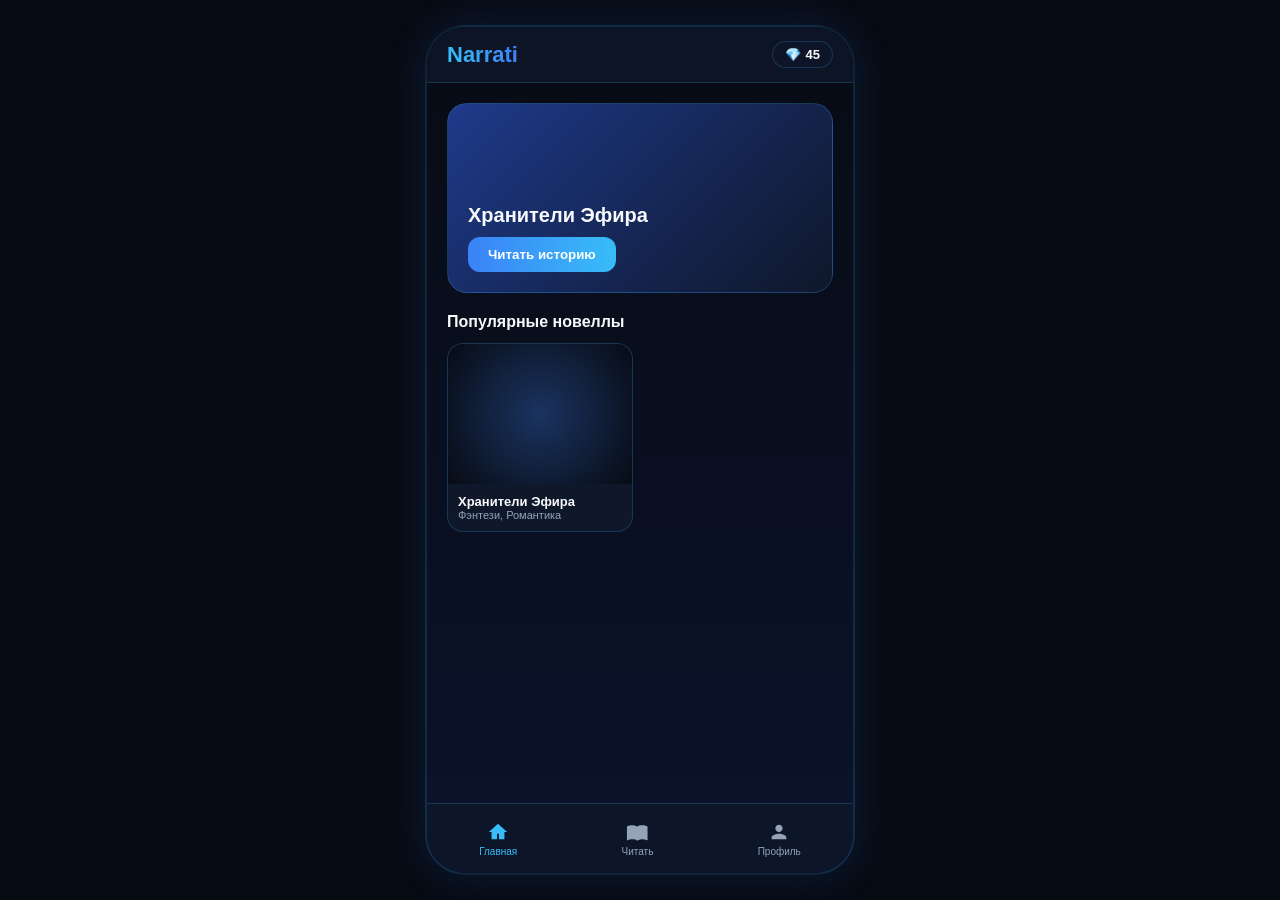
==== index.html @ beb42977 "Update index.html" ====
<!DOCTYPE html>
<html lang="ru">
<head>
    <meta charset="UTF-8">
    <meta name="viewport" content="width=device-width, initial-scale=1.0, maximum-scale=1.0, user-scalable=no">
    <title>Narrati — Визуальные новеллы</title>
    <style>
        :root {
            --bg-deep: #070B14;
            --bg-card: #0F172A;
            --bg-glass: rgba(15, 23, 42, 0.85);
            --primary: #3B82F6;
            --accent-cyan: #38BDF8;
            --text-main: #F8FAFC;
            --text-muted: #94A3B8;
            --border-color: rgba(56, 189, 248, 0.2);
            --diamond-color: #EC4899;
        }

        * {
            box-sizing: border-box;
            margin: 0;
            padding: 0;
            font-family: -apple-system, BlinkMacSystemFont, "Segoe UI", Roboto, Helvetica, Arial, sans-serif;
            -webkit-tap-highlight-color: transparent;
        }

        body {
            background-color: var(--bg-deep);
            color: var(--text-main);
            display: flex;
            justify-content: center;
            align-items: center;
            min-height: 100vh;
            overflow: hidden;
        }

        /* Контейнер приложения */
        .app-container {
            width: 100%;
            max-width: 430px;
            height: 100vh;
            max-height: 932px;
            background: linear-gradient(180deg, #070B14 0%, #0B132B 100%);
            display: flex;
            flex-direction: column;
            position: relative;
            box-shadow: 0 0 40px rgba(59, 130, 246, 0.15);
            overflow: hidden;
        }

        @media (min-width: 431px) {
            .app-container {
                border-radius: 40px;
                border: 2px solid rgba(56, 189, 248, 0.15);
                height: 850px;
            }
        }

        /* Шапка */
        header {
            display: flex;
            justify-content: space-between;
            align-items: center;
            padding: 14px 20px;
            background: var(--bg-glass);
            backdrop-filter: blur(12px);
            border-bottom: 1px solid var(--border-color);
            z-index: 20;
        }

        .logo {
            font-size: 22px;
            font-weight: 800;
            background: linear-gradient(90deg, var(--accent-cyan), var(--primary));
            -webkit-background-clip: text;
            -webkit-text-fill-color: transparent;
            cursor: pointer;
        }

        .user-stats {
            display: flex;
            gap: 10px;
        }

        .stat-badge {
            display: flex;
            align-items: center;
            gap: 5px;
            background: rgba(15, 23, 42, 0.9);
            border: 1px solid var(--border-color);
            padding: 5px 12px;
            border-radius: 20px;
            font-size: 13px;
            font-weight: 600;
        }

        /* Страницы (переключение) */
        .page {
            display: none;
            flex: 1;
            flex-direction: column;
            overflow-y: auto;
            position: relative;
        }

        .page.active {
            display: flex;
        }

        .page::-webkit-scrollbar { display: none; }

        /* --- ЭКРАН 1: КАТАЛОГ --- */
        .catalog-content {
            padding: 20px;
            padding-bottom: 90px;
        }

        .hero-banner {
            height: 190px;
            border-radius: 20px;
            background: linear-gradient(135deg, #1E3A8A 0%, #0F172A 100%);
            border: 1px solid var(--border-color);
            display: flex;
            flex-direction: column;
            justify-content: flex-end;
            padding: 20px;
            margin-bottom: 20px;
        }

        .hero-title { font-size: 20px; font-weight: 700; margin-bottom: 10px; }
        
        .play-btn {
            background: linear-gradient(90deg, var(--primary), var(--accent-cyan));
            color: white; border: none; padding: 10px 20px;
            border-radius: 12px; font-weight: 700; cursor: pointer;
            width: fit-content;
        }

        .stories-grid {
            display: grid; grid-template-columns: repeat(2, 1fr); gap: 14px;
        }

        .story-card {
            background: var(--bg-card); border-radius: 16px;
            overflow: hidden; border: 1px solid var(--border-color);
            cursor: pointer;
        }

        .story-poster {
            height: 140px;
            background: radial-gradient(circle, #3b82f644, #070b14);
        }

        .story-info { padding: 10px; }
        .story-name { font-size: 13px; font-weight: 700; }

        /* --- ЭКРАН 2: ЧТЕНИЕ НОВЕЛЛЫ --- */
        #page-reader {
            background: #000;
            overflow: hidden;
        }

        .game-scene {
            flex: 1;
            position: relative;
            background: linear-gradient(180deg, #1E1B4B 0%, #070B14 100%);
            display: flex;
            justify-content: center;
            align-items: flex-end;
            overflow: hidden;
        }

        /* Спрайт персонажа */
        .character-sprite {
            height: 75%;
            max-height: 480px;
            transition: all 0.3s ease;
            filter: drop-shadow(0 0 20px rgba(56, 189, 248, 0.2));
        }

        /* Диалоговый блок */
        .dialogue-box {
            position: absolute;
            bottom: 20px;
            left: 15px;
            right: 15px;
            background: rgba(15, 23, 42, 0.92);
            backdrop-filter: blur(16px);
            border: 1px solid var(--border-color);
            border-radius: 20px;
            padding: 16px;
            box-shadow: 0 10px 30px rgba(0, 0, 0, 0.5);
            z-index: 10;
        }

        .speaker-name {
            font-size: 14px;
            font-weight: 700;
            color: var(--accent-cyan);
            margin-bottom: 6px;
            text-transform: uppercase;
            letter-spacing: 0.5px;
        }

        .dialogue-text {
            font-size: 14px;
            line-height: 1.4;
            color: var(--text-main);
            min-height: 42px;
        }

        .tap-hint {
            text-align: right;
            font-size: 10px;
            color: var(--text-muted);
            margin-top: 6px;
        }

        /* Окно выборов */
        .choices-overlay {
            position: absolute;
            top: 0; left: 0; right: 0; bottom: 0;
            background: rgba(7, 11, 20, 0.7);
            backdrop-filter: blur(6px);
            display: none;
            flex-direction: column;
            justify-content: center;
            padding: 25px;
            gap: 12px;
            z-index: 20;
        }

        .choices-overlay.active { display: flex; }

        .choice-btn {
            background: var(--bg-card);
            border: 1px solid var(--border-color);
            color: var(--text-main);
            padding: 14px 18px;
            border-radius: 16px;
            font-size: 14px;
            font-weight: 600;
            cursor: pointer;
            display: flex;
            justify-content: space-between;
            align-items: center;
            transition: all 0.2s;
        }

        .choice-btn.premium {
            border-color: var(--diamond-color);
            background: linear-gradient(90deg, rgba(236, 72, 153, 0.15), var(--bg-card));
        }

        .choice-btn:active { transform: scale(0.98); }

        /* --- ЭКРАН 3: ПРОФИЛЬ И ГАРДЕРОБ --- */
        .profile-container { padding: 20px; padding-bottom: 90px; }

        .auth-card {
            background: var(--bg-card);
            border: 1px solid var(--border-color);
            border-radius: 20px;
            padding: 20px;
            text-align: center;
            margin-bottom: 20px;
        }

        .auth-btn {
            width: 100%;
            padding: 12px;
            border-radius: 12px;
            border: none;
            background: var(--primary);
            color: white;
            font-weight: 700;
            margin-top: 10px;
            cursor: pointer;
        }

        .wardrobe-section { margin-top: 20px; }
        .wardrobe-grid { display: grid; grid-template-columns: repeat(3, 1fr); gap: 10px; margin-top: 10px; }

        .wardrobe-item {
            background: var(--bg-card);
            border: 1px solid var(--border-color);
            border-radius: 14px;
            padding: 12px;
            text-align: center;
            font-size: 12px;
            cursor: pointer;
        }

        .wardrobe-item.equipped {
            border-color: var(--accent-cyan);
            background: rgba(56, 189, 248, 0.15);
        }

        /* Нижнее меню */
        .bottom-nav {
            position: absolute;
            bottom: 0; left: 0; right: 0;
            height: 70px;
            background: var(--bg-glass);
            backdrop-filter: blur(16px);
            border-top: 1px solid var(--border-color);
            display: flex;
            justify-content: space-around;
            align-items: center;
            z-index: 30;
        }

        .nav-item {
            display: flex; flex-direction: column; align-items: center; gap: 3px;
            color: var(--text-muted); font-size: 10px; background: none; border: none; cursor: pointer;
        }

        .nav-item.active { color: var(--accent-cyan); }
        .nav-item svg { width: 22px; height: 22px; fill: currentColor; }
    </style>
</head>
<body>

    <div class="app-container">
        <!-- Шапка -->
        <header>
            <div class="logo" onclick="showPage('catalog')">Narrati</div>
            <div class="user-stats">
                <div class="stat-badge">
                    <span style="color: var(--diamond-color);">💎</span>
                    <span id="user-diamonds">45</span>
                </div>
            </div>
        </header>

        <!-- 1. КАТАЛОГ ИСТОРИЙ -->
        <div id="page-catalog" class="page active">
            <div class="catalog-content">
                <div class="hero-banner">
                    <div class="hero-title">Хранители Эфира</div>
                    <button class="play-btn" onclick="startStory()">Читать историю</button>
                </div>
                <div style="font-size: 16px; font-weight: 700; margin-bottom: 12px;">Популярные новеллы</div>
                <div class="stories-grid">
                    <div class="story-card" onclick="startStory()">
                        <div class="story-poster"></div>
                        <div class="story-info">
                            <div class="story-name">Хранители Эфира</div>
                            <div style="font-size: 11px; color: var(--text-muted);">Фэнтези, Романтика</div>
                        </div>
                    </div>
                </div>
            </div>
        </div>

        <!-- 2. ЭКРАН ЧТЕНИЯ -->
        <div id="page-reader" class="page">
            <div class="game-scene" id="scene-click-area" onclick="nextDialogue()">
                <!-- Спрайт героини/персонажа (SVG-заглушка) -->
                <svg class="character-sprite" id="char-sprite" viewBox="0 0 200 400" fill="none">
                    <path d="M100 80C122 80 140 62 140 40C140 18 122 0 100 0C78 0 60 18 60 40C60 62 78 80 100 80Z" fill="#38BDF8"/>
                    <path d="M40 400C40 220 70 120 100 120C130 120 160 220 160 400H40Z" fill="#1E3A8A" id="char-outfit"/>
                </svg>

                <div class="dialogue-box">
                    <div class="speaker-name" id="speaker-name">Ария</div>
                    <div class="dialogue-text" id="dialogue-text">...</div>
                    <div class="tap-hint">Нажмите для продолжения ➔</div>
                </div>
            </div>

            <!-- Экран выборов -->
            <div class="choices-overlay" id="choices-overlay"></div>
        </div>

        <!-- 3. ПРОФИЛЬ И ГАРДЕРОБ -->
        <div id="page-profile" class="page">
            <div class="profile-container">
                <div class="auth-card" id="auth-box">
                    <div style="font-weight: 700; font-size: 16px;" id="user-name-display">Гость Narrati</div>
                    <div style="font-size: 12px; color: var(--text-muted); margin-top: 4px;">Прогресс сохраняется локально</div>
                    <button class="auth-btn" id="auth-action-btn" onclick="toggleAuth()">Войти через Telegram</button>
                </div>

                <div class="wardrobe-section">
                    <div style="font-weight: 700; font-size: 16px;">Гардероб героини</div>
                    <div class="wardrobe-grid">
                        <div class="wardrobe-item equipped" id="outfit-1" onclick="changeOutfit('default', 'outfit-1')">
                            👗 Синее платье
                        </div>
                        <div class="wardrobe-item" id="outfit-2" onclick="changeOutfit('premium', 'outfit-2')">
                            ✨ Платье Эфира
                        </div>
                    </div>
                </div>
            </div>
        </div>

        <!-- Нижнее меню -->
        <nav class="bottom-nav">
            <button class="nav-item active" id="nav-catalog" onclick="showPage('catalog')">
                <svg viewBox="0 0 24 24"><path d="M12 3L2 12h3v8h6v-6h2v6h6v-8h3L12 3z"/></svg>
                <span>Главная</span>
            </button>
            <button class="nav-item" id="nav-reader" onclick="showPage('reader')">
                <svg viewBox="0 0 24 24"><path d="M21 5c-1.11-.35-2.33-.5-3.5-.5-1.95 0-4.05.4-5.5 1.5-1.45-1.1-3.55-1.5-5.5-1.5S2.45 4.9 1 6v14.65c0 .25.25.5.5.5.1 0 .15-.05.25-.05C3.2 20.4 5.3 20 7 20c1.95 0 4.05.4 5.5 1.5 1.35-.85 3.8-1.5 5.5-1.5 1.65 0 3.35.3 4.75 1.05.1.05.15.05.25.05.25 0 .5-.25.5-.5V6c-.6-.45-1.85-.75-3-1z"/></svg>
                <span>Читать</span>
            </button>
            <button class="nav-item" id="nav-profile" onclick="showPage('profile')">
                <svg viewBox="0 0 24 24"><path d="M12 12c2.21 0 4-1.79 4-4s-1.79-4-4-4-4 1.79-4 4 1.79 4 4 4zm0 2c-2.67 0-8 1.34-8 4v2h16v-2c0-2.66-5.33-4-8-4z"/></svg>
                <span>Профиль</span>
            </button>
        </nav>
    </div>

    <script>
        // --- СОСТОЯНИЕ ИГРЫ (LOCAL STORAGE) ---
        let state = {
            diamonds: parseInt(localStorage.getItem('narrati_diamonds')) || 45,
            isAuth: localStorage.getItem('narrati_auth') === 'true',
            userName: localStorage.getItem('narrati_user') || 'Гость Narrati',
            currentOutfit: localStorage.getItem('narrati_outfit') || 'default',
            dialogueStep: 0
        };

        // Сценарий 1 главы
        const script = [
            { speaker: 'Ария', text: 'Ночной воздух Академии всегда казался мне особенным...', outfitColor: '#1E3A8A' },
            { speaker: 'Эйден', text: 'Опять не спишь? Скоро зажгутся эфирные кристаллы.', outfitColor: '#1E3A8A' },
            { 
                choices: [
                    { text: 'Ответить с улыбкой (Бесплатно)', nextStep: 3, cost: 0 },
                    { text: 'Прижаться к нему (💎 10)', nextStep: 4, cost: 10, premium: true }
                ]
            },
            { speaker: 'Ария', text: 'Просто наслаждаюсь тишиной.', nextStep: 5 },
            { speaker: 'Ария', text: 'Я оперлась о его плечо. В его глазах блеснули искры эфира...', nextStep: 5 },
            { speaker: 'Эйден', text: 'Пойдем, история только начинается!' }
        ];

        // Инициализация
        document.addEventListener('DOMContentLoaded', () => {
            updateUI();
        });

        function updateUI() {
            document.getElementById('user-diamonds').innerText = state.diamonds;
            document.getElementById('user-name-display').innerText = state.userName;
            document.getElementById('auth-action-btn').innerText = state.isAuth ? 'Выйти из аккаунта' : 'Войти через Telegram';
            saveState();
        }

        function saveState() {
            localStorage.setItem('narrati_diamonds', state.diamonds);
            localStorage.setItem('narrati_auth', state.isAuth);
            localStorage.setItem('narrati_user', state.userName);
            localStorage.setItem('narrati_outfit', state.currentOutfit);
        }

        // Переключение страниц
        function showPage(pageName) {
            document.querySelectorAll('.page').forEach(p => p.classList.remove('active'));
            document.querySelectorAll('.nav-item').forEach(n => n.classList.remove('active'));
            
            document.getElementById(`page-${pageName}`).classList.add('active');
            document.getElementById(`nav-${pageName}`).classList.add('active');
        }

        // Запуск новеллы
        function startStory() {
            showPage('reader');
            state.dialogueStep = 0;
            renderDialogue();
        }

        // Рендер реплик
        function renderDialogue() {
            const current = script[state.dialogueStep];
            const overlay = document.getElementById('choices-overlay');

            if (!current) {
                state.dialogueStep = 0;
                showPage('catalog');
                return;
            }

            if (current.choices) {
                overlay.innerHTML = '';
                overlay.classList.add('active');
                
                current.choices.forEach(choice => {
                    const btn = document.createElement('button');
                    btn.className = `choice-btn ${choice.premium ? 'premium' : ''}`;
                    btn.innerHTML = `<span>${choice.text}</span>`;
                    btn.onclick = () => makeChoice(choice);
                    overlay.appendChild(btn);
                });
            } else {
                overlay.classList.remove('active');
                document.getElementById('speaker-name').innerText = current.speaker;
                document.getElementById('dialogue-text').innerText = current.text;
            }
        }

        function nextDialogue() {
            const current = script[state.dialogueStep];
            if (current && current.choices) return; // Не перелистывать при выборе
            
            if (current && current.nextStep !== undefined) {
                state.dialogueStep = current.nextStep;
            } else {
                state.dialogueStep++;
            }
            renderDialogue();
        }

        function makeChoice(choice) {
            if (choice.cost > 0) {
                if (state.diamonds < choice.cost) {
                    alert('Недостаточно алмазов 💎!');
                    return;
                }
                state.diamonds -= choice.cost;
                updateUI();
            }
            state.dialogueStep = choice.nextStep;
            renderDialogue();
        }

        // Авторизация
        function toggleAuth() {
            if (state.isAuth) {
                state.isAuth = false;
                state.userName = 'Гость Narrati';
            } else {
                state.isAuth = true;
                state.userName = 'Ария_Player';
            }
            updateUI();
        }

        // Смена одежды
        function changeOutfit(type, elementId) {
            document.querySelectorAll('.wardrobe-item').forEach(i => i.classList.remove('equipped'));
            document.getElementById(elementId).classList.add('equipped');
            
            const spritePath = document.getElementById('char-outfit');
            if (type === 'premium') {
                spritePath.setAttribute('fill', '#EC4899');
            } else {
                spritePath.setAttribute('fill', '#1E3A8A');
            }
            state.currentOutfit = type;
            saveState();
        }
    </script>
</body>
</html>
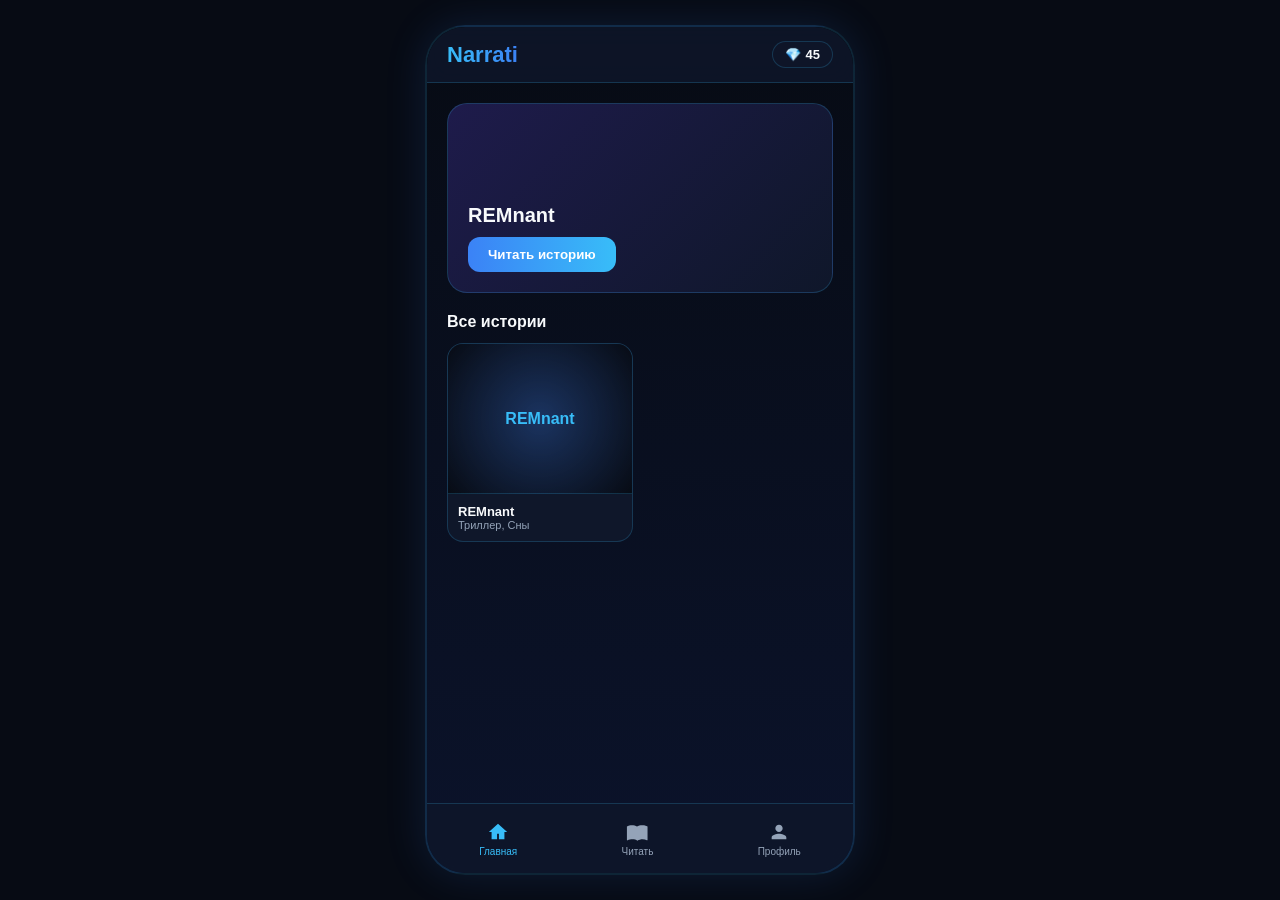
==== commit ac487149: "Update index.html" ====
--- a/index.html
+++ b/index.html
@@ -3,7 +3,7 @@
 <head>
     <meta charset="UTF-8">
     <meta name="viewport" content="width=device-width, initial-scale=1.0, maximum-scale=1.0, user-scalable=no">
-    <title>Narrati — Визуальные новеллы</title>
+    <title>Narrati — REMnant</title>
     <style>
         :root {
             --bg-deep: #070B14;
@@ -35,7 +35,6 @@
             overflow: hidden;
         }
 
-        /* Контейнер приложения */
         .app-container {
             width: 100%;
             max-width: 430px;
@@ -95,7 +94,7 @@
             font-weight: 600;
         }
 
-        /* Страницы (переключение) */
+        /* Страницы */
         .page {
             display: none;
             flex: 1;
@@ -119,41 +118,167 @@
         .hero-banner {
             height: 190px;
             border-radius: 20px;
-            background: linear-gradient(135deg, #1E3A8A 0%, #0F172A 100%);
+            background: linear-gradient(135deg, #1E1B4B 0%, #0F172A 100%);
             border: 1px solid var(--border-color);
             display: flex;
             flex-direction: column;
             justify-content: flex-end;
             padding: 20px;
             margin-bottom: 20px;
-        }
-
-        .hero-title { font-size: 20px; font-weight: 700; margin-bottom: 10px; }
+            position: relative;
+            overflow: hidden;
+        }
+
+        .hero-title { font-size: 20px; font-weight: 700; margin-bottom: 10px; z-index: 2; }
         
         .play-btn {
             background: linear-gradient(90deg, var(--primary), var(--accent-cyan));
             color: white; border: none; padding: 10px 20px;
             border-radius: 12px; font-weight: 700; cursor: pointer;
-            width: fit-content;
+            width: fit-content; z-index: 2;
+        }
+
+        .section-title {
+            font-size: 16px;
+            font-weight: 700;
+            margin-bottom: 12px;
         }
 
         .stories-grid {
-            display: grid; grid-template-columns: repeat(2, 1fr); gap: 14px;
+            display: grid;
+            grid-template-columns: repeat(2, 1fr);
+            gap: 14px;
         }
 
         .story-card {
-            background: var(--bg-card); border-radius: 16px;
-            overflow: hidden; border: 1px solid var(--border-color);
+            background: var(--bg-card);
+            border-radius: 16px;
+            overflow: hidden;
+            border: 1px solid var(--border-color);
             cursor: pointer;
-        }
+            transition: transform 0.2s;
+        }
+
+        .story-card:active { transform: scale(0.96); }
 
         .story-poster {
-            height: 140px;
+            height: 150px;
             background: radial-gradient(circle, #3b82f644, #070b14);
+            display: flex;
+            align-items: center;
+            justify-content: center;
+            font-weight: 800;
+            font-size: 16px;
+            color: var(--accent-cyan);
+            border-bottom: 1px solid var(--border-color);
         }
 
         .story-info { padding: 10px; }
         .story-name { font-size: 13px; font-weight: 700; }
+
+        /* --- МОДАЛЬНОЕ ОКНО ИСТОРИИ (ПРЕДПРОСМОТР) --- */
+        .story-modal-overlay {
+            position: absolute;
+            top: 0; left: 0; right: 0; bottom: 0;
+            background: rgba(7, 11, 20, 0.8);
+            backdrop-filter: blur(8px);
+            display: none;
+            justify-content: center;
+            align-items: center;
+            z-index: 100;
+            padding: 20px;
+        }
+
+        .story-modal-overlay.active {
+            display: flex;
+        }
+
+        .story-modal-card {
+            background: var(--bg-card);
+            border: 1px solid var(--border-color);
+            border-radius: 24px;
+            width: 100%;
+            max-width: 340px;
+            padding: 24px;
+            display: flex;
+            flex-direction: column;
+            align-items: center;
+            position: relative;
+            animation: scaleIn 0.25s ease-out;
+            box-shadow: 0 15px 35px rgba(0,0,0,0.6);
+        }
+
+        @keyframes scaleIn {
+            from { transform: scale(0.9); opacity: 0; }
+            to { transform: scale(1); opacity: 1; }
+        }
+
+        .close-story-modal {
+            position: absolute;
+            top: 16px;
+            right: 16px;
+            background: rgba(255, 255, 255, 0.05);
+            border: 1px solid var(--border-color);
+            color: var(--text-muted);
+            width: 32px;
+            height: 32px;
+            border-radius: 50%;
+            font-size: 16px;
+            cursor: pointer;
+            display: flex;
+            align-items: center;
+            justify-content: center;
+            transition: background 0.2s;
+        }
+
+        .close-story-modal:active { background: rgba(255, 255, 255, 0.15); }
+
+        .modal-story-poster {
+            width: 130px;
+            height: 180px;
+            background: radial-gradient(circle, #3b82f644, #070b14);
+            border-radius: 14px;
+            border: 1px solid var(--border-color);
+            display: flex;
+            align-items: center;
+            justify-content: center;
+            font-weight: 800;
+            font-size: 15px;
+            color: var(--accent-cyan);
+            margin-bottom: 16px;
+            box-shadow: 0 8px 20px rgba(59, 130, 246, 0.2);
+        }
+
+        .modal-story-title {
+            font-size: 18px;
+            font-weight: 700;
+            margin-bottom: 8px;
+            text-align: center;
+        }
+
+        .modal-story-desc {
+            font-size: 13px;
+            color: var(--text-muted);
+            text-align: center;
+            line-height: 1.5;
+            margin-bottom: 24px;
+        }
+
+        .modal-play-btn {
+            background: linear-gradient(90deg, var(--primary), var(--accent-cyan));
+            color: white;
+            border: none;
+            width: 100%;
+            padding: 14px;
+            border-radius: 14px;
+            font-weight: 700;
+            font-size: 15px;
+            cursor: pointer;
+            box-shadow: 0 4px 15px rgba(59, 130, 246, 0.4);
+            transition: opacity 0.2s;
+        }
+
+        .modal-play-btn:active { opacity: 0.85; }
 
         /* --- ЭКРАН 2: ЧТЕНИЕ НОВЕЛЛЫ --- */
         #page-reader {
@@ -171,15 +296,12 @@
             overflow: hidden;
         }
 
-        /* Спрайт персонажа */
         .character-sprite {
             height: 75%;
             max-height: 480px;
-            transition: all 0.3s ease;
             filter: drop-shadow(0 0 20px rgba(56, 189, 248, 0.2));
         }
 
-        /* Диалоговый блок */
         .dialogue-box {
             position: absolute;
             bottom: 20px;
@@ -200,7 +322,6 @@
             color: var(--accent-cyan);
             margin-bottom: 6px;
             text-transform: uppercase;
-            letter-spacing: 0.5px;
         }
 
         .dialogue-text {
@@ -217,7 +338,6 @@
             margin-top: 6px;
         }
 
-        /* Окно выборов */
         .choices-overlay {
             position: absolute;
             top: 0; left: 0; right: 0; bottom: 0;
@@ -245,7 +365,6 @@
             display: flex;
             justify-content: space-between;
             align-items: center;
-            transition: all 0.2s;
         }
 
         .choice-btn.premium {
@@ -253,30 +372,41 @@
             background: linear-gradient(90deg, rgba(236, 72, 153, 0.15), var(--bg-card));
         }
 
-        .choice-btn:active { transform: scale(0.98); }
-
-        /* --- ЭКРАН 3: ПРОФИЛЬ И ГАРДЕРОБ --- */
+        /* --- ЭКРАН 3: ПРОФИЛЬ --- */
         .profile-container { padding: 20px; padding-bottom: 90px; }
 
-        .auth-card {
+        .profile-card {
             background: var(--bg-card);
             border: 1px solid var(--border-color);
-            border-radius: 20px;
-            padding: 20px;
+            border-radius: 24px;
+            padding: 24px;
             text-align: center;
+            display: flex;
+            flex-direction: column;
+            align-items: center;
+            gap: 12px;
             margin-bottom: 20px;
         }
 
-        .auth-btn {
+        .avatar {
+            width: 80px; height: 80px; border-radius: 50%;
+            border: 2px solid var(--accent-cyan);
+            object-fit: cover; display: none;
+        }
+
+        .guest-icon {
+            width: 80px; height: 80px; border-radius: 50%;
+            background: rgba(56, 189, 248, 0.1); border: 2px dashed var(--accent-cyan);
+            display: flex; align-items: center; justify-content: center; font-size: 32px;
+        }
+
+        .user-name { font-size: 18px; font-weight: 700; }
+        .user-id { font-size: 12px; color: var(--text-muted); }
+
+        .logout-btn {
+            background: rgba(239, 68, 68, 0.2); border: 1px solid #EF4444; color: #FCA5A5;
+            padding: 10px 20px; border-radius: 12px; font-weight: 600; cursor: pointer; display: none;
             width: 100%;
-            padding: 12px;
-            border-radius: 12px;
-            border: none;
-            background: var(--primary);
-            color: white;
-            font-weight: 700;
-            margin-top: 10px;
-            cursor: pointer;
         }
 
         .wardrobe-section { margin-top: 20px; }
@@ -338,49 +468,74 @@
         <div id="page-catalog" class="page active">
             <div class="catalog-content">
                 <div class="hero-banner">
-                    <div class="hero-title">Хранители Эфира</div>
-                    <button class="play-btn" onclick="startStory()">Читать историю</button>
+                    <div class="hero-title">REMnant</div>
+                    <button class="play-btn" onclick="openStoryModal()">Читать историю</button>
                 </div>
-                <div style="font-size: 16px; font-weight: 700; margin-bottom: 12px;">Популярные новеллы</div>
+                
+                <div class="section-title">Все истории</div>
+                
                 <div class="stories-grid">
-                    <div class="story-card" onclick="startStory()">
-                        <div class="story-poster"></div>
+                    <div class="story-card" onclick="openStoryModal()">
+                        <div class="story-poster">REMnant</div>
                         <div class="story-info">
-                            <div class="story-name">Хранители Эфира</div>
-                            <div style="font-size: 11px; color: var(--text-muted);">Фэнтези, Романтика</div>
+                            <div class="story-name">REMnant</div>
+                            <div style="font-size: 11px; color: var(--text-muted);">Триллер, Сны</div>
                         </div>
                     </div>
                 </div>
             </div>
         </div>
 
+        <!-- МОДАЛЬНОЕ ОКНО ИСТОРИИ (ПРЕДПРОСМОТР) -->
+        <div class="story-modal-overlay" id="storyModal">
+            <div class="story-modal-card">
+                <button class="close-story-modal" onclick="closeStoryModal()">✕</button>
+                <div class="modal-story-poster">REMnant</div>
+                <div class="modal-story-title">REMnant</div>
+                <div class="modal-story-desc">Грань между снами и реальностью начинает рушиться. Что скрывается в глубинах человеческого сознания?</div>
+                <button class="modal-play-btn" onclick="startStory()">Играть</button>
+            </div>
+        </div>
+
         <!-- 2. ЭКРАН ЧТЕНИЯ -->
         <div id="page-reader" class="page">
             <div class="game-scene" id="scene-click-area" onclick="nextDialogue()">
-                <!-- Спрайт героини/персонажа (SVG-заглушка) -->
                 <svg class="character-sprite" id="char-sprite" viewBox="0 0 200 400" fill="none">
                     <path d="M100 80C122 80 140 62 140 40C140 18 122 0 100 0C78 0 60 18 60 40C60 62 78 80 100 80Z" fill="#38BDF8"/>
                     <path d="M40 400C40 220 70 120 100 120C130 120 160 220 160 400H40Z" fill="#1E3A8A" id="char-outfit"/>
                 </svg>
 
                 <div class="dialogue-box">
-                    <div class="speaker-name" id="speaker-name">Ария</div>
+                    <div class="speaker-name" id="speaker-name">Незнакомец</div>
                     <div class="dialogue-text" id="dialogue-text">...</div>
                     <div class="tap-hint">Нажмите для продолжения ➔</div>
                 </div>
             </div>
 
-            <!-- Экран выборов -->
             <div class="choices-overlay" id="choices-overlay"></div>
         </div>
 
-        <!-- 3. ПРОФИЛЬ И ГАРДЕРОБ -->
+        <!-- 3. ПРОФИЛЬ И TELEGRAM ВХОД -->
         <div id="page-profile" class="page">
             <div class="profile-container">
-                <div class="auth-card" id="auth-box">
-                    <div style="font-weight: 700; font-size: 16px;" id="user-name-display">Гость Narrati</div>
-                    <div style="font-size: 12px; color: var(--text-muted); margin-top: 4px;">Прогресс сохраняется локально</div>
-                    <button class="auth-btn" id="auth-action-btn" onclick="toggleAuth()">Войти через Telegram</button>
+                <div class="profile-card">
+                    <img id="user-avatar" class="avatar" src="" alt="Аватар">
+                    <div id="guest-avatar" class="guest-icon">👤</div>
+
+                    <div class="user-name" id="profile-name">Гость Narrati</div>
+                    <div class="user-id" id="profile-status">Авторизуйтесь через Telegram</div>
+
+                    <div id="tg-widget-wrap" style="margin-top: 10px;">
+                        <script async src="https://telegram.org/js/telegram-widget.js?22" 
+                                data-telegram-login="narrati_bot" 
+                                data-size="large" 
+                                data-radius="12"
+                                data-onauth="onTelegramAuth(user)" 
+                                data-request-access="write">
+                        </script>
+                    </div>
+
+                    <button class="logout-btn" id="logout-btn" onclick="logout()">Выйти из профиля</button>
                 </div>
 
                 <div class="wardrobe-section">
@@ -390,7 +545,7 @@
                             👗 Синее платье
                         </div>
                         <div class="wardrobe-item" id="outfit-2" onclick="changeOutfit('premium', 'outfit-2')">
-                            ✨ Платье Эфира
+                            ✨ Костюм Сна
                         </div>
                     </div>
                 </div>
@@ -415,66 +570,59 @@
     </div>
 
     <script>
-        // --- СОСТОЯНИЕ ИГРЫ (LOCAL STORAGE) ---
         let state = {
             diamonds: parseInt(localStorage.getItem('narrati_diamonds')) || 45,
-            isAuth: localStorage.getItem('narrati_auth') === 'true',
-            userName: localStorage.getItem('narrati_user') || 'Гость Narrati',
-            currentOutfit: localStorage.getItem('narrati_outfit') || 'default',
             dialogueStep: 0
         };
 
-        // Сценарий 1 главы
         const script = [
-            { speaker: 'Ария', text: 'Ночной воздух Академии всегда казался мне особенным...', outfitColor: '#1E3A8A' },
-            { speaker: 'Эйден', text: 'Опять не спишь? Скоро зажгутся эфирные кристаллы.', outfitColor: '#1E3A8A' },
+            { speaker: 'Голос', text: 'Грань между снами и реальностью начинает рушиться...' },
+            { speaker: 'Ария', text: 'Где я? Это снова сон или реальность?' },
             { 
                 choices: [
-                    { text: 'Ответить с улыбкой (Бесплатно)', nextStep: 3, cost: 0 },
-                    { text: 'Прижаться к нему (💎 10)', nextStep: 4, cost: 10, premium: true }
+                    { text: 'Оглядеться по сторонам (Бесплатно)', nextStep: 3, cost: 0 },
+                    { text: 'Вспомнить, как я сюда попала (💎 10)', nextStep: 4, cost: 10, premium: true }
                 ]
             },
-            { speaker: 'Ария', text: 'Просто наслаждаюсь тишиной.', nextStep: 5 },
-            { speaker: 'Ария', text: 'Я оперлась о его плечо. В его глазах блеснули искры эфира...', nextStep: 5 },
-            { speaker: 'Эйден', text: 'Пойдем, история только начинается!' }
+            { speaker: 'Ария', text: 'Вокруг темнота, пронизанная неоновыми вспышками сознания.', nextStep: 5 },
+            { speaker: 'Ария', text: 'Память услужливо подкинула обрывки прошлого сна...', nextStep: 5 },
+            { speaker: 'Голос', text: 'Добро пожаловать в REMnant. Просыпаться уже поздно.' }
         ];
 
-        // Инициализация
         document.addEventListener('DOMContentLoaded', () => {
             updateUI();
+            const savedUser = localStorage.getItem('narrati_tg_user');
+            if (savedUser) renderProfile(JSON.parse(savedUser));
         });
 
         function updateUI() {
             document.getElementById('user-diamonds').innerText = state.diamonds;
-            document.getElementById('user-name-display').innerText = state.userName;
-            document.getElementById('auth-action-btn').innerText = state.isAuth ? 'Выйти из аккаунта' : 'Войти через Telegram';
-            saveState();
-        }
-
-        function saveState() {
             localStorage.setItem('narrati_diamonds', state.diamonds);
-            localStorage.setItem('narrati_auth', state.isAuth);
-            localStorage.setItem('narrati_user', state.userName);
-            localStorage.setItem('narrati_outfit', state.currentOutfit);
-        }
-
-        // Переключение страниц
+        }
+
         function showPage(pageName) {
             document.querySelectorAll('.page').forEach(p => p.classList.remove('active'));
             document.querySelectorAll('.nav-item').forEach(n => n.classList.remove('active'));
-            
             document.getElementById(`page-${pageName}`).classList.add('active');
             document.getElementById(`nav-${pageName}`).classList.add('active');
         }
 
-        // Запуск новеллы
+        // Управление модальным окном истории
+        function openStoryModal() {
+            document.getElementById('storyModal').classList.add('active');
+        }
+
+        function closeStoryModal() {
+            document.getElementById('storyModal').classList.remove('active');
+        }
+
         function startStory() {
+            closeStoryModal();
             showPage('reader');
             state.dialogueStep = 0;
             renderDialogue();
         }
 
-        // Рендер реплик
         function renderDialogue() {
             const current = script[state.dialogueStep];
             const overlay = document.getElementById('choices-overlay');
@@ -488,7 +636,6 @@
             if (current.choices) {
                 overlay.innerHTML = '';
                 overlay.classList.add('active');
-                
                 current.choices.forEach(choice => {
                     const btn = document.createElement('button');
                     btn.className = `choice-btn ${choice.premium ? 'premium' : ''}`;
@@ -505,13 +652,9 @@
 
         function nextDialogue() {
             const current = script[state.dialogueStep];
-            if (current && current.choices) return; // Не перелистывать при выборе
+            if (current && current.choices) return;
             
-            if (current && current.nextStep !== undefined) {
-                state.dialogueStep = current.nextStep;
-            } else {
-                state.dialogueStep++;
-            }
+            state.dialogueStep = (current && current.nextStep !== undefined) ? current.nextStep : state.dialogueStep + 1;
             renderDialogue();
         }
 
@@ -528,31 +671,35 @@
             renderDialogue();
         }
 
-        // Авторизация
-        function toggleAuth() {
-            if (state.isAuth) {
-                state.isAuth = false;
-                state.userName = 'Гость Narrati';
-            } else {
-                state.isAuth = true;
-                state.userName = 'Ария_Player';
+        function onTelegramAuth(user) {
+            localStorage.setItem('narrati_tg_user', JSON.stringify(user));
+            renderProfile(user);
+        }
+
+        function renderProfile(user) {
+            document.getElementById('profile-name').innerText = user.first_name + (user.last_name ? ' ' + user.last_name : '');
+            document.getElementById('profile-status').innerText = user.username ? '@' + user.username : 'ID: ' + user.id;
+            
+            if (user.photo_url) {
+                const avatar = document.getElementById('user-avatar');
+                avatar.src = user.photo_url;
+                avatar.style.display = 'block';
+                document.getElementById('guest-avatar').style.display = 'none';
             }
-            updateUI();
-        }
-
-        // Смена одежды
+
+            document.getElementById('tg-widget-wrap').style.display = 'none';
+            document.getElementById('logout-btn').style.display = 'block';
+        }
+
+        function logout() {
+            localStorage.removeItem('narrati_tg_user');
+            location.reload();
+        }
+
         function changeOutfit(type, elementId) {
             document.querySelectorAll('.wardrobe-item').forEach(i => i.classList.remove('equipped'));
             document.getElementById(elementId).classList.add('equipped');
-            
-            const spritePath = document.getElementById('char-outfit');
-            if (type === 'premium') {
-                spritePath.setAttribute('fill', '#EC4899');
-            } else {
-                spritePath.setAttribute('fill', '#1E3A8A');
-            }
-            state.currentOutfit = type;
-            saveState();
+            document.getElementById('char-outfit').setAttribute('fill', type === 'premium' ? '#EC4899' : '#1E3A8A');
         }
     </script>
 </body>
